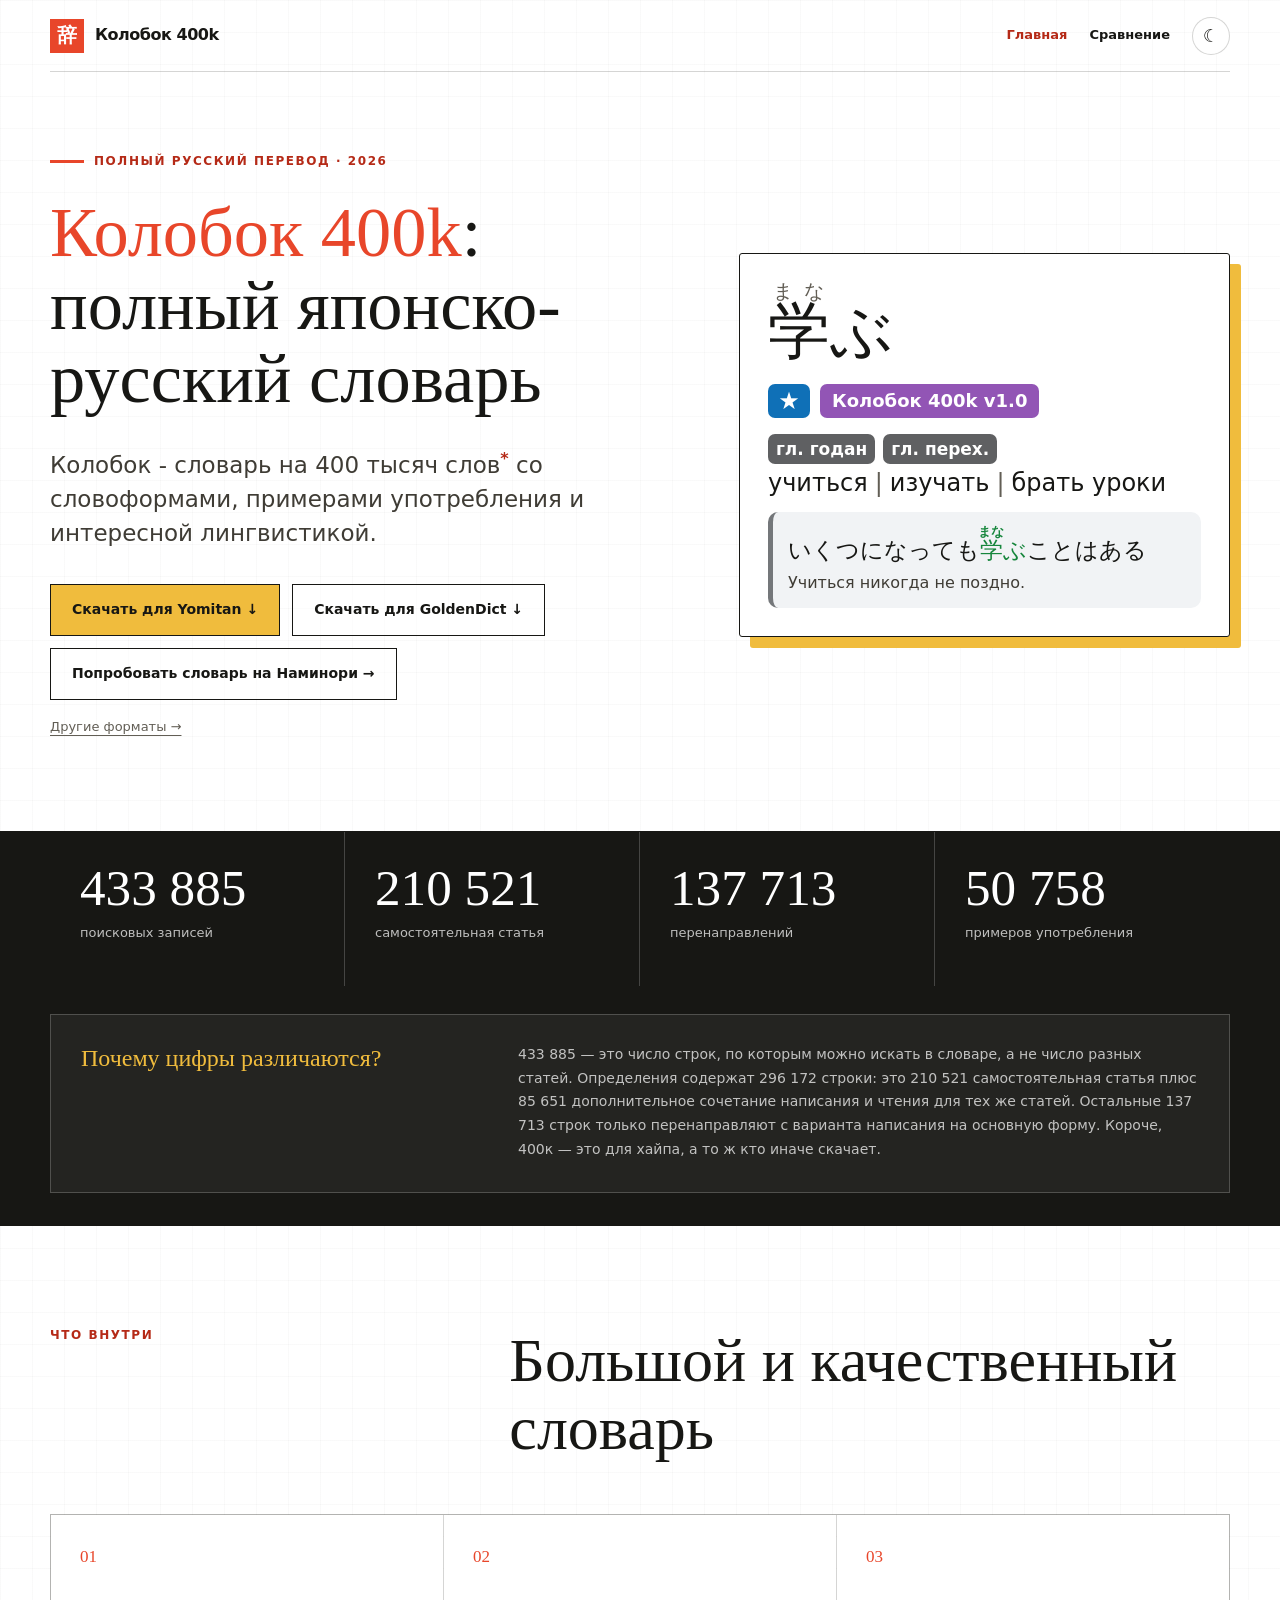
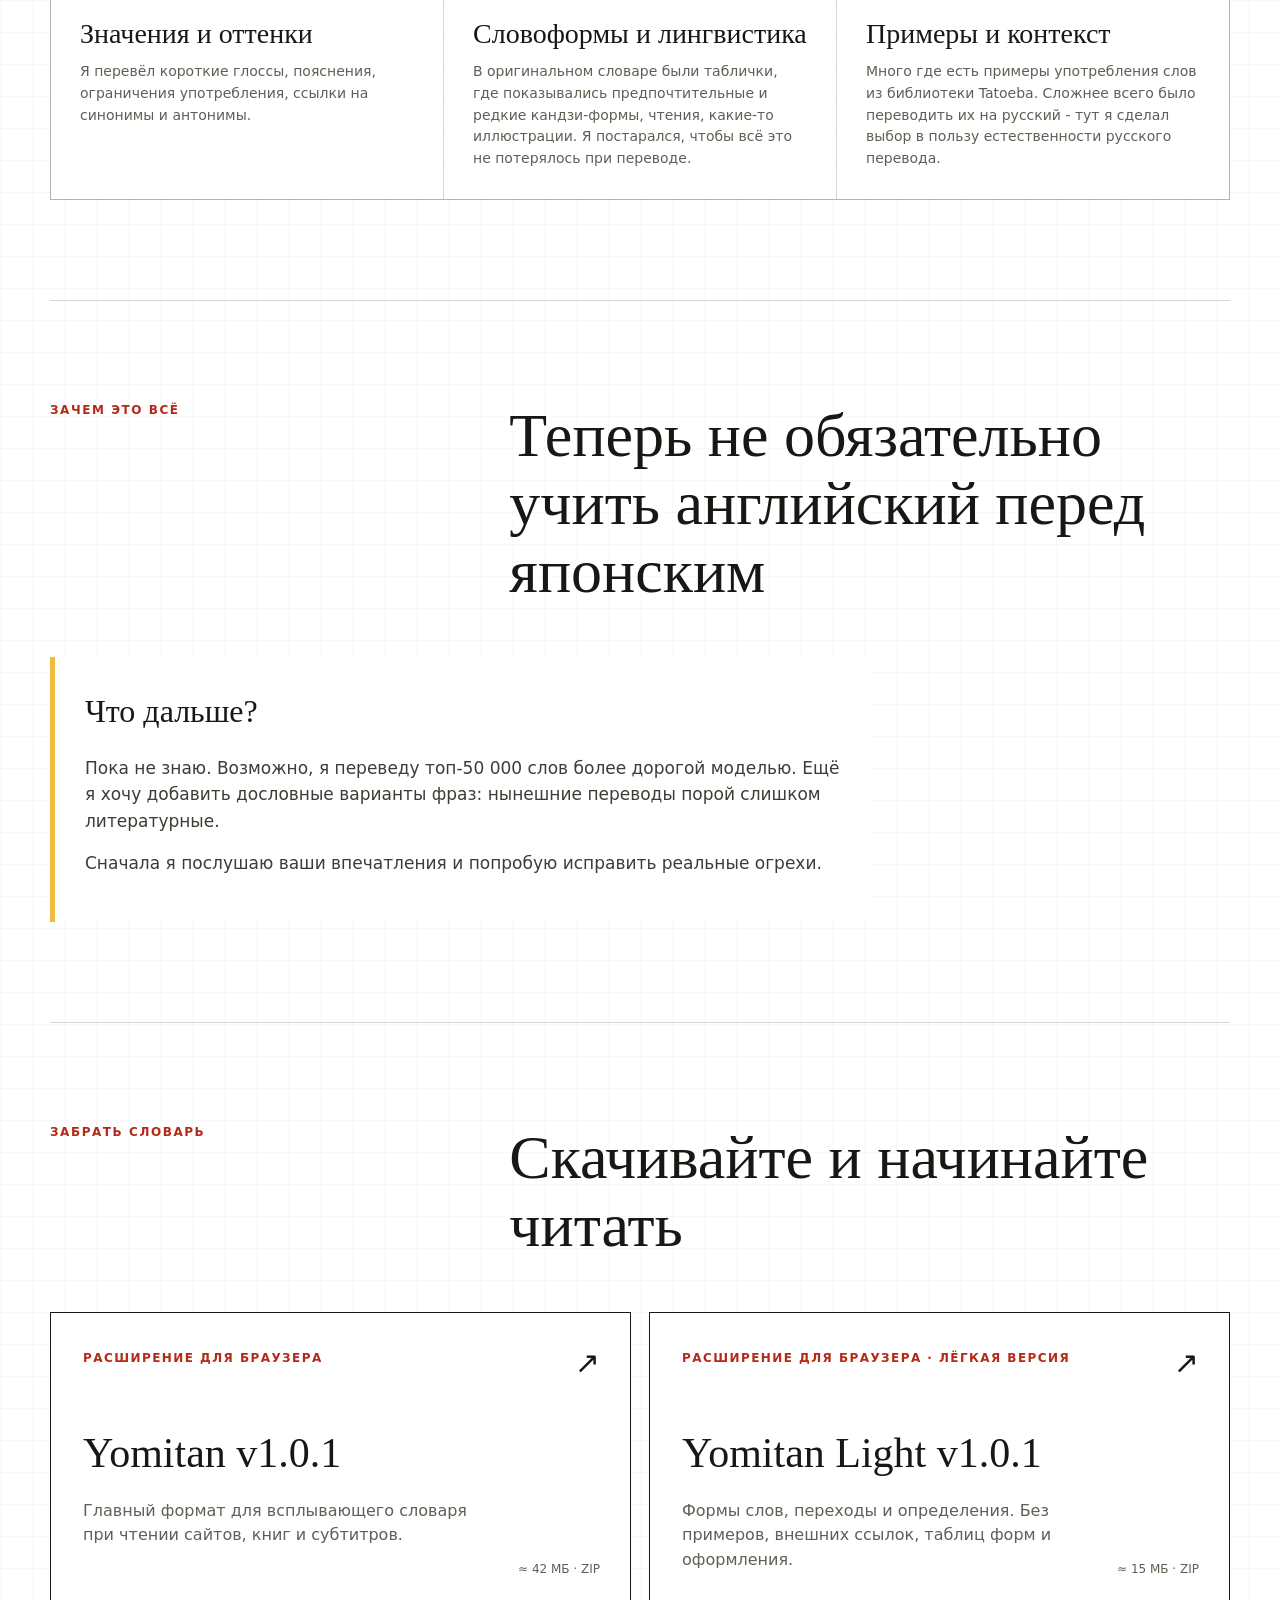
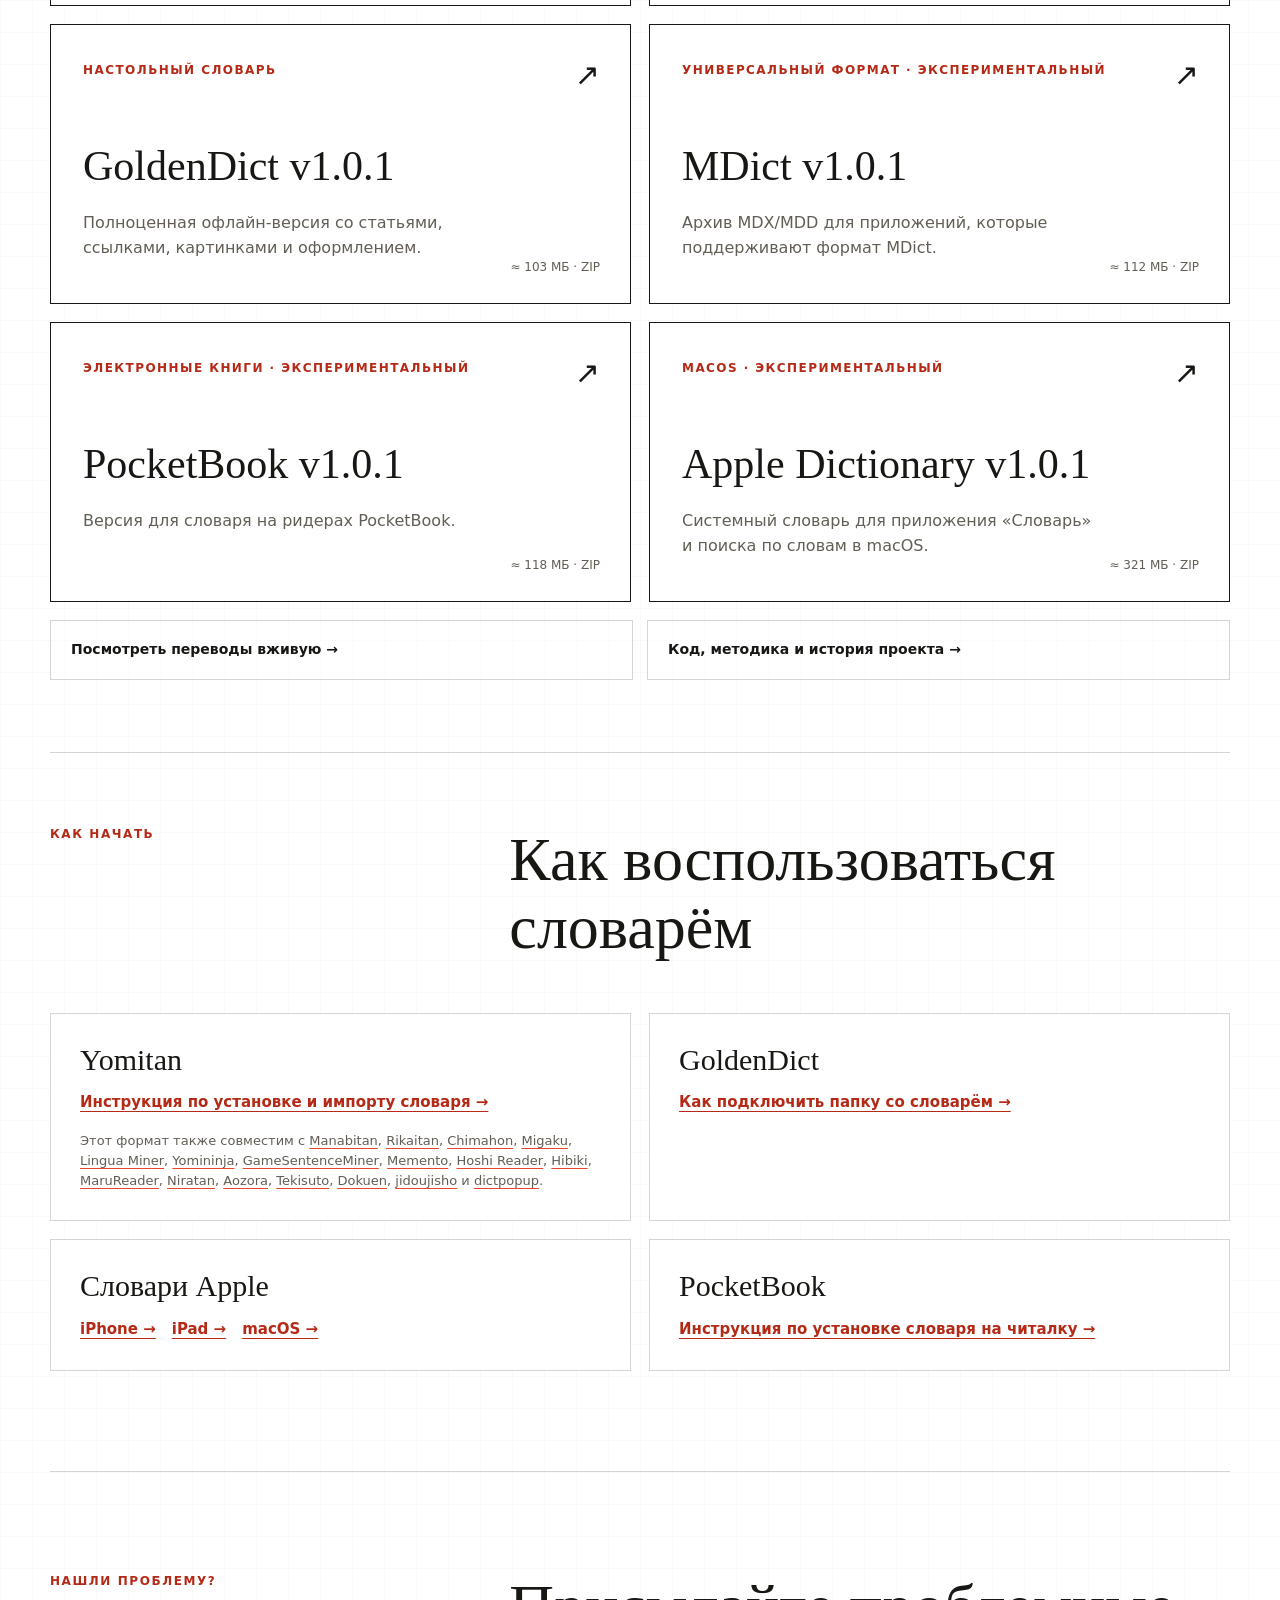
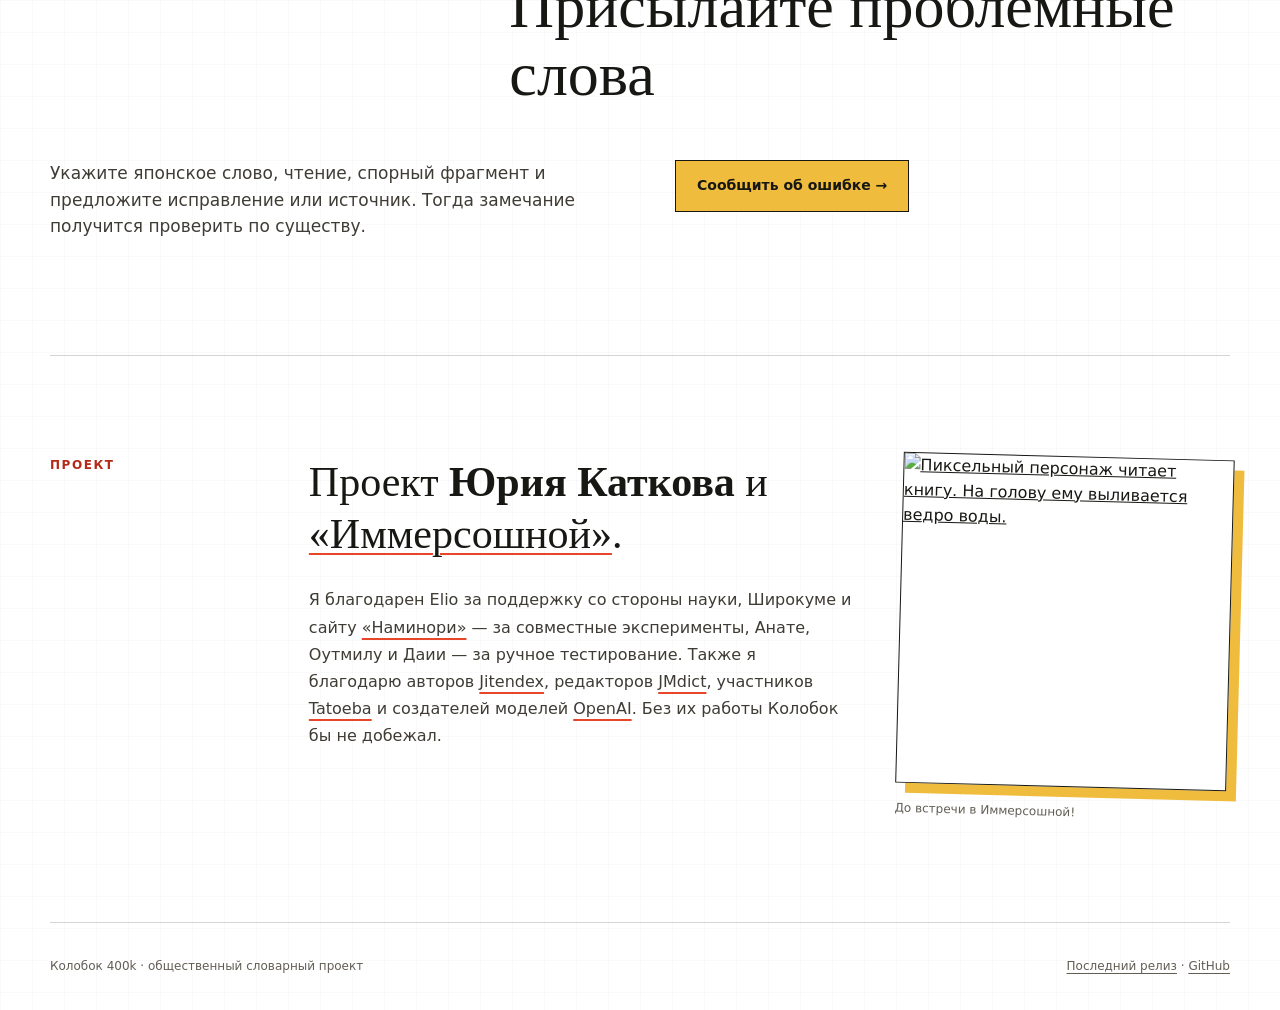
==== site-home/index.html @ 355af0f3 "Add a focused Kolobok Light download so readers can use definitions without article clutter Preserve" ====
<!doctype html>
<html lang="ru">
<head>
  <meta charset="utf-8">
  <meta name="viewport" content="width=device-width, initial-scale=1">
  <meta name="theme-color" content="#e8462a">
  <link rel="icon" href="favicon.svg" type="image/svg+xml">
  <link rel="canonical" href="https://ganqqwerty.github.io/jp-ru-kolobok-dictionary/">
  <meta name="application-name" content="Колобок 400k">
  <meta name="author" content="Юрий Катков и коллектив «Иммерсошной»">
  <meta name="description" content="Колобок 400k — полный японско-русский словарь на основе Jitendex: 210 521 самостоятельная статья, варианты написания и чтения, примеры и лингвистические пометы.">
  <meta name="robots" content="index, follow, max-image-preview:large">
  <meta property="og:type" content="website">
  <meta property="og:locale" content="ru_RU">
  <meta property="og:site_name" content="Колобок 400k">
  <meta property="og:title" content="Колобок 400k — японско-русский словарь">
  <meta property="og:description" content="210 521 самостоятельная статья и 433 885 поисковых записей. Примеры, словоформы и лингвистика — без обязательного английского.">
  <meta property="og:url" content="https://ganqqwerty.github.io/jp-ru-kolobok-dictionary/">
  <meta property="og:image" content="https://ganqqwerty.github.io/jp-ru-kolobok-dictionary/og-character.png">
  <meta property="og:image:secure_url" content="https://ganqqwerty.github.io/jp-ru-kolobok-dictionary/og-character.png">
  <meta property="og:image:type" content="image/png">
  <meta property="og:image:width" content="1724">
  <meta property="og:image:height" content="912">
  <meta property="og:image:alt" content="Карточка словаря «Колобок 400k» с пиксельным персонажем, читающим книгу">
  <meta name="twitter:card" content="summary_large_image">
  <meta name="twitter:title" content="Колобок 400k — японско-русский словарь">
  <meta name="twitter:description" content="210 521 самостоятельная статья и 433 885 поисковых записей для Yomitan, GoldenDict, MDict, PocketBook и Apple Dictionary.">
  <meta name="twitter:image" content="https://ganqqwerty.github.io/jp-ru-kolobok-dictionary/og-character.png">
  <meta name="twitter:image:alt" content="Карточка словаря «Колобок 400k» с пиксельным персонажем, читающим книгу">
  <title>Колобок 400k — полный японско-русский словарь</title>
  <script type="application/ld+json">
  {
    "@context": "https://schema.org",
    "@graph": [
      {
        "@type": "WebSite",
        "@id": "https://ganqqwerty.github.io/jp-ru-kolobok-dictionary/#website",
        "url": "https://ganqqwerty.github.io/jp-ru-kolobok-dictionary/",
        "name": "Колобок 400k",
        "alternateName": "Японско-русский словарь Колобок 400k",
        "description": "Полный японско-русский словарь на основе Jitendex: 210 521 самостоятельная статья, варианты написания и чтения, примеры и лингвистические пометы.",
        "inLanguage": "ru",
        "image": { "@id": "https://ganqqwerty.github.io/jp-ru-kolobok-dictionary/#primaryimage" },
        "mainEntity": { "@id": "https://ganqqwerty.github.io/jp-ru-kolobok-dictionary/#dictionary" }
      },
      {
        "@type": "WebPage",
        "@id": "https://ganqqwerty.github.io/jp-ru-kolobok-dictionary/#webpage",
        "url": "https://ganqqwerty.github.io/jp-ru-kolobok-dictionary/",
        "name": "Колобок 400k — полный японско-русский словарь",
        "description": "210 521 самостоятельная японская словарная статья и 433 885 поисковых записей для Yomitan, GoldenDict, MDict, PocketBook и Apple Dictionary.",
        "isPartOf": { "@id": "https://ganqqwerty.github.io/jp-ru-kolobok-dictionary/#website" },
        "about": { "@id": "https://ganqqwerty.github.io/jp-ru-kolobok-dictionary/#dictionary" },
        "primaryImageOfPage": { "@id": "https://ganqqwerty.github.io/jp-ru-kolobok-dictionary/#primaryimage" },
        "inLanguage": "ru"
      },
      {
        "@type": ["DefinedTermSet", "Dataset"],
        "@id": "https://ganqqwerty.github.io/jp-ru-kolobok-dictionary/#dictionary",
        "url": "https://ganqqwerty.github.io/jp-ru-kolobok-dictionary/",
        "name": "Колобок 400k",
        "alternateName": "Японско-русский словарь Колобок 400k",
        "description": "Набор из 210 521 самостоятельной японской словарной статьи, представленной 433 885 поисковыми записями с вариантами написания и чтения.",
        "version": "1.0.1",
        "inLanguage": ["ja", "ru"],
        "size": "433 885 поисковых записей; 210 521 самостоятельная статья",
        "about": {
          "@type": "Language",
          "name": "Японский язык",
          "alternateName": "日本語"
        },
        "creator": [
          { "@type": "Person", "name": "Юрий Катков" },
          { "@type": "Organization", "name": "Иммерсошная", "url": "https://t.me/immersionjp" }
        ],
        "isBasedOn": [
          "https://jitendex.org/",
          "https://www.edrdg.org/jmdict/j_jmdict.html"
        ],
        "image": { "@id": "https://ganqqwerty.github.io/jp-ru-kolobok-dictionary/#primaryimage" },
        "distribution": [
          {
            "@type": "DataDownload",
            "name": "Колобок 400k для Yomitan",
            "encodingFormat": "application/zip",
            "contentUrl": "https://github.com/ganqqwerty/jp-ru-kolobok-dictionary/releases/download/v1.0.1/jp-ru-kolobok-400k-v1.0.1-yomitan.zip"
          },
          {
            "@type": "DataDownload",
            "name": "Колобок 400k — лёгкий для Yomitan",
            "encodingFormat": "application/zip",
            "contentUrl": "https://github.com/ganqqwerty/jp-ru-kolobok-dictionary/releases/download/v1.0.1/jp-ru-kolobok-400k-v1.0.1-yomitan-light.zip"
          },
          {
            "@type": "DataDownload",
            "name": "Колобок 400k для GoldenDict",
            "encodingFormat": "application/zip",
            "contentUrl": "https://github.com/ganqqwerty/jp-ru-kolobok-dictionary/releases/download/v1.0.1/jp-ru-kolobok-400k-v1.0.1-goldendict.zip"
          },
          {
            "@type": "DataDownload",
            "name": "Колобок 400k для MDict",
            "encodingFormat": "application/zip",
            "contentUrl": "https://github.com/ganqqwerty/jp-ru-kolobok-dictionary/releases/download/v1.0.1/jp-ru-kolobok-400k-v1.0.1-mdict.zip"
          },
          {
            "@type": "DataDownload",
            "name": "Колобок 400k для PocketBook",
            "encodingFormat": "application/zip",
            "contentUrl": "https://github.com/ganqqwerty/jp-ru-kolobok-dictionary/releases/download/v1.0.1/jp-ru-kolobok-400k-v1.0.1-pocketbook.zip"
          },
          {
            "@type": "DataDownload",
            "name": "Колобок 400k для Apple Dictionary",
            "encodingFormat": "application/zip",
            "contentUrl": "https://github.com/ganqqwerty/jp-ru-kolobok-dictionary/releases/download/v1.0.1/jp-ru-kolobok-400k-v1.0.1-apple-dictionary.zip"
          }
        ]
      },
      {
        "@type": "ImageObject",
        "@id": "https://ganqqwerty.github.io/jp-ru-kolobok-dictionary/#primaryimage",
        "url": "https://ganqqwerty.github.io/jp-ru-kolobok-dictionary/og-character.png",
        "contentUrl": "https://ganqqwerty.github.io/jp-ru-kolobok-dictionary/og-character.png",
        "width": 1724,
        "height": 912,
        "caption": "Карточка словаря «Колобок 400k» с пиксельным персонажем, читающим книгу",
        "inLanguage": "ru"
      }
    ]
  }
  </script>
  <link rel="preload" href="fonts/golos-text-cyrillic.woff2" as="font" type="font/woff2" crossorigin>
  <link rel="preload" href="fonts/literata-cyrillic.woff2" as="font" type="font/woff2" crossorigin>
  <link rel="stylesheet" href="fonts/fonts.css">
  <style>
    :root {
      color-scheme: light;
      --paper: #ffffff;
      --paper-deep: #eef1f4;
      --surface: #ffffff;
      --ink: #171714;
      --muted: #625e55;
      --body-copy: #3f3c35;
      --red: #e8462a;
      --red-dark: #b52a17;
      --yellow: #f0bc3d;
      --line: rgba(23, 23, 20, .18);
      --white: #ffffff;
      --grid: rgba(23, 23, 20, .025);
      --ghost: rgba(255,255,255,.36);
      --text-link-bg: rgba(255,255,255,.4);
      --stats-bg: #171714;
      --stats-ink: #ffffff;
      --stats-muted: rgba(255,255,255,.72);
      --stats-line: rgba(255,255,255,.2);
      --dict-card: #ffffff;
      --dict-card-muted: #f1f3f5;
      --dict-border: #171714;
      --dict-tag: #5f6062;
      --dict-keyword: #16863c;
      --dict-star: #0f70b7;
      --dict-source: #9255b5;
      --dict-example-line: #74777a;
      --serif: "Literata", Georgia, "Times New Roman", serif;
      --sans: "Golos Text", Inter, ui-sans-serif, system-ui, -apple-system, BlinkMacSystemFont, "Segoe UI", sans-serif;
      --japanese: "Hiragino Kaku Gothic ProN", "Yu Gothic", "Noto Sans JP", sans-serif;
    }
    :root[data-theme="dark"] {
      color-scheme: dark;
      --paper: #151411;
      --paper-deep: #1b1915;
      --surface: #211f1a;
      --ink: #f5f0e6;
      --muted: #b9b09f;
      --body-copy: #d7cfc0;
      --red: #ff7652;
      --red-dark: #ff9d82;
      --yellow: #d9aa36;
      --line: rgba(245, 240, 230, .2);
      --grid: rgba(245, 240, 230, .035);
      --ghost: rgba(33,31,26,.68);
      --text-link-bg: rgba(33,31,26,.5);
      --dict-card: #1f1f1f;
      --dict-card-muted: #292929;
      --dict-border: #5e5e5e;
      --dict-tag: #666668;
      --dict-keyword: #51e36b;
      --dict-star: #1177c4;
      --dict-source: #9b59bf;
      --dict-example-line: #d8d8d8;
    }
    @media (prefers-color-scheme: dark) {
      :root:not([data-theme]) {
        color-scheme: dark;
        --paper: #151411;
        --paper-deep: #1b1915;
        --surface: #211f1a;
        --ink: #f5f0e6;
        --muted: #b9b09f;
        --body-copy: #d7cfc0;
        --red: #ff7652;
        --red-dark: #ff9d82;
        --yellow: #d9aa36;
        --line: rgba(245, 240, 230, .2);
        --grid: rgba(245, 240, 230, .035);
        --ghost: rgba(33,31,26,.68);
        --text-link-bg: rgba(33,31,26,.5);
        --dict-card: #1f1f1f;
        --dict-card-muted: #292929;
        --dict-border: #5e5e5e;
        --dict-tag: #666668;
        --dict-keyword: #51e36b;
        --dict-star: #1177c4;
        --dict-source: #9b59bf;
        --dict-example-line: #d8d8d8;
      }
    }
    * { box-sizing: border-box; }
    html { scroll-behavior: smooth; }
    body {
      margin: 0;
      background:
        linear-gradient(var(--grid) 1px, transparent 1px),
        linear-gradient(90deg, var(--grid) 1px, transparent 1px),
        var(--paper);
      background-size: 32px 32px;
      color: var(--ink);
      font-family: var(--sans);
      line-height: 1.55;
      transition: background-color .2s ease, color .2s ease;
    }
    a { color: inherit; }
    .wrap { width: min(1180px, calc(100% - 40px)); margin: 0 auto; }
    .topbar {
      display: flex; align-items: center; justify-content: space-between; gap: 24px;
      min-height: 72px; border-bottom: 1px solid var(--line);
    }
    .brand { display: flex; align-items: center; gap: 11px; text-decoration: none; font-weight: 900; letter-spacing: -.03em; }
    .brand-mark { display: grid; place-items: center; width: 34px; height: 34px; color: var(--white); background: var(--red); font-family: var(--japanese); font-size: 20px; }
    .header-actions { display: flex; align-items: center; gap: 22px; }
    .nav { display: flex; gap: 22px; font-size: 13px; font-weight: 750; }
    .nav a { text-decoration: none; }
    .nav a:hover, .nav a[aria-current="page"] { color: var(--red-dark); }
    .theme-toggle { display: grid; place-items: center; width: 38px; height: 38px; padding: 0; color: var(--ink); border: 1px solid var(--line); border-radius: 50%; background: var(--surface); cursor: pointer; font: inherit; font-size: 18px; line-height: 1; }
    .theme-toggle:hover { border-color: var(--red); }
    .theme-toggle:focus-visible { outline: 3px solid var(--yellow); outline-offset: 3px; }
    .hero { display: grid; grid-template-columns: minmax(0, 1.12fr) minmax(340px, .88fr); gap: 64px; align-items: center; padding: 80px 0 92px; }
    .eyebrow { display: flex; align-items: center; gap: 10px; margin-bottom: 25px; color: var(--red-dark); font-size: 12px; font-weight: 900; letter-spacing: .13em; text-transform: uppercase; }
    .eyebrow::before { content: ""; width: 34px; height: 3px; background: var(--red); }
    h1 { max-width: 780px; margin: 0; font-family: var(--serif); font-size: clamp(48px, 5.5vw, 72px); font-weight: 500; line-height: 1.04; }
    h1 em { color: var(--red); font-style: normal; }
    .lead { max-width: 690px; margin: 32px 0 0; color: var(--body-copy); font-size: clamp(18px, 2.2vw, 23px); line-height: 1.48; }
    .actions { display: flex; flex-wrap: wrap; gap: 12px; margin-top: 34px; }
    .button { display: inline-flex; align-items: center; justify-content: center; gap: 9px; min-height: 52px; padding: 0 21px; border: 1px solid var(--ink); text-decoration: none; font-size: 14px; font-weight: 850; transition: transform .15s ease, box-shadow .15s ease; }
    .button:hover { transform: translate(-2px, -2px); box-shadow: 4px 4px 0 var(--ink); }
    .button-primary { color: #171714; border-color: var(--ink); background: var(--yellow); }
    .button-ghost { background: var(--ghost); }
    .release-link { display: inline-block; margin-top: 17px; color: var(--muted); font-size: 13px; text-underline-offset: 4px; }
    .count-footnote { color: var(--red-dark); font-size: .7em; font-weight: 900; text-decoration: none; vertical-align: super; }
    .count-footnote:hover { text-decoration: underline; text-underline-offset: 3px; }
    .count-footnote:focus-visible { outline: 3px solid var(--yellow); outline-offset: 2px; }
    .dictionary-card { position: relative; display: block; padding: 28px; color: var(--ink); background: var(--dict-card); border: 1px solid var(--dict-border); border-radius: 3px; box-shadow: 11px 11px 0 var(--yellow); text-decoration: none; }
    .dict-heading { min-height: 88px; }
    .term { font-family: var(--japanese); font-size: 62px; font-weight: 400; line-height: 1; }
    .term ruby, .example-keyword ruby { ruby-position: over; }
    .term rt { color: var(--muted); font-size: .32em; font-weight: 500; }
    .dict-source { display: flex; flex-wrap: wrap; gap: 10px; align-items: center; margin-top: 14px; }
    .dict-star, .dict-source-name, .dict-tag { display: inline-flex; align-items: center; min-height: 34px; border-radius: 7px; color: #fff; font-weight: 800; line-height: 1; }
    .dict-star { width: 42px; justify-content: center; background: var(--dict-star); font-size: 24px; }
    .dict-source-name { padding: 0 12px; background: var(--dict-source); font-size: 18px; }
    .dict-tags { display: flex; flex-wrap: wrap; gap: 8px; margin-top: 16px; }
    .dict-tag { min-height: 30px; padding: 0 8px; background: var(--dict-tag); font-size: 17px; }
    .definition { display: flex; flex-wrap: wrap; margin: 3px 0 0; font-size: 24px; line-height: 1.35; }
    .definition span + span::before { content: "|"; margin: 0 7px; color: var(--muted); }
    .example { margin-top: 12px; padding: 13px 15px; border-left: 5px solid var(--dict-example-line); border-radius: 10px; background: var(--dict-card-muted); }
    .example-jp { font-family: var(--japanese); font-size: 23px; line-height: 1.65; }
    .example-keyword { color: var(--dict-keyword); }
    .example-keyword rt { font-size: .55em; font-weight: 600; }
    .example-ru { margin-top: 1px; color: var(--body-copy); font-size: 16px; }
    .stats { border-top: 1px solid var(--stats-bg); border-bottom: 1px solid var(--stats-bg); background: var(--stats-bg); color: var(--stats-ink); }
    .stats-grid { display: grid; grid-template-columns: repeat(4, 1fr); }
    .stat { min-height: 154px; padding: 30px; border-right: 1px solid var(--stats-line); }
    .stat:last-child { border-right: 0; }
    .stat strong { display: block; font-family: var(--serif); font-size: clamp(34px, 4vw, 54px); font-weight: 500; line-height: 1; }
    .stat span { display: block; margin-top: 10px; color: var(--stats-muted); font-size: 13px; }
    .stats-note { display: grid; grid-template-columns: minmax(190px, .72fr) minmax(0, 1.28fr); gap: 54px; margin: 28px auto 32px; padding: 28px 30px 30px; border: 1px solid var(--stats-line); background: rgba(255, 255, 255, .055); }
    .stats-note-title { color: var(--yellow); font-family: var(--serif); font-size: 24px; font-weight: 500; line-height: 1.25; }
    .stats-note-copy { max-width: 760px; margin: 0; color: var(--stats-muted); font-size: 14px; line-height: 1.7; }
    .section { padding: 100px 0; border-bottom: 1px solid var(--line); }
    .section-head { display: grid; grid-template-columns: .72fr 1.28fr; gap: 54px; margin-bottom: 52px; }
    .kicker { color: var(--red-dark); font-size: 12px; font-weight: 900; letter-spacing: .13em; text-transform: uppercase; }
    h2 { max-width: 810px; margin: 0; font-family: var(--serif); font-size: clamp(38px, 5.4vw, 62px); font-weight: 500; line-height: 1.1; }
    .feature-grid { display: grid; grid-template-columns: repeat(3, 1fr); gap: 1px; border: 1px solid var(--line); background: var(--line); }
    .feature { min-height: 260px; padding: 29px; background: var(--surface); }
    .feature-no { color: var(--red); font-family: var(--serif); font-size: 17px; }
    .feature h3 { margin: 48px 0 12px; font-family: var(--serif); font-size: 28px; font-weight: 500; line-height: 1.1; }
    .feature p { margin: 0; color: var(--muted); font-size: 14px; }
    .story-grid { display: grid; grid-template-columns: repeat(2, 1fr); gap: 70px; }
    .story h3 { margin: 0 0 18px; font-family: var(--serif); font-size: 32px; font-weight: 500; }
    .story p { margin: 0 0 16px; color: var(--body-copy); font-size: 17px; }
    .roadmap { max-width: 820px; padding: 30px; border-left: 5px solid var(--yellow); background: var(--surface); }
    .guide-grid { display: grid; grid-template-columns: repeat(2, 1fr); gap: 18px; }
    .guide { padding: 29px; border: 1px solid var(--line); background: var(--surface); }
    .guide h3 { margin: 0 0 14px; font-family: var(--serif); font-size: 30px; font-weight: 500; line-height: 1.15; }
    .guide p { margin: 0; color: var(--body-copy); font-size: 15px; }
    .guide p + p { margin-top: 16px; }
    .guide-link { color: var(--red-dark); font-weight: 850; text-underline-offset: 4px; }
    .guide-links { display: flex; flex-wrap: wrap; gap: 8px 16px; }
    .compatibility { color: var(--muted) !important; font-size: 13px !important; }
    .compatibility a { text-decoration-color: var(--red); text-underline-offset: 3px; }
    .guide-section { margin-top: 72px; padding-top: 72px; border-top: 1px solid var(--line); }
    .downloads { display: grid; grid-template-columns: 1fr 1fr; gap: 18px; }
    .download { position: relative; min-height: 280px; padding: 32px; overflow: hidden; border: 1px solid var(--ink); background: var(--surface); text-decoration: none; }
    .download:hover .download-arrow { transform: translate(5px, -5px); }
    .download-format { color: var(--red-dark); font-size: 12px; font-weight: 900; letter-spacing: .12em; text-transform: uppercase; }
    .download h3 { margin: 52px 0 12px; font-family: var(--serif); font-size: 42px; font-weight: 500; }
    .download p { max-width: 420px; margin: 0; color: var(--muted); }
    .download-arrow { position: absolute; top: 27px; right: 30px; font-size: 30px; transition: transform .15s ease; }
    .download-size { position: absolute; right: 30px; bottom: 26px; color: var(--muted); font-size: 12px; }
    .links { display: grid; grid-template-columns: repeat(2, 1fr); gap: 14px; margin-top: 18px; }
    .text-link { padding: 18px 20px; border: 1px solid var(--line); background: var(--text-link-bg); text-decoration: none; font-size: 14px; font-weight: 800; }
    .text-link:hover { border-color: var(--red); color: var(--red-dark); }
    .authors { display: grid; grid-template-columns: .45fr 1.15fr .7fr; gap: 46px; align-items: start; }
    .authors-copy p { margin: 0; }
    .authors-lead { font-family: var(--serif); font-size: clamp(27px, 3.5vw, 42px); line-height: 1.24; }
    .authors-lead a, .authors-thanks a { text-decoration-color: var(--red); text-decoration-thickness: 2px; text-underline-offset: 5px; }
    .authors-thanks { margin-top: 26px !important; color: var(--body-copy); font-size: 16px; line-height: 1.7; }
    .author-character { margin: 0; transform: rotate(1.5deg); }
    .author-character a { display: block; color: inherit; }
    .author-character img { display: block; width: 100%; height: auto; aspect-ratio: 1; border: 1px solid var(--ink); background: var(--surface); box-shadow: 10px 10px 0 var(--yellow); object-fit: cover; }
    .author-character figcaption { margin-top: 16px; color: var(--muted); font-size: 12px; }
    footer { padding: 34px 0; color: var(--muted); font-size: 12px; }
    .footer-inner { display: flex; justify-content: space-between; gap: 24px; }
    .footer-inner a { text-underline-offset: 3px; }
    @media (max-width: 900px) {
      .hero { grid-template-columns: 1fr; gap: 70px; padding-top: 58px; }
      .dictionary-card { max-width: 610px; }
      .stats-grid { grid-template-columns: repeat(2, 1fr); }
      .stat:nth-child(2) { border-right: 0; }
      .stat:nth-child(-n+2) { border-bottom: 1px solid var(--stats-line); }
      .section-head, .authors { grid-template-columns: 1fr; gap: 28px; }
      .author-character { max-width: 380px; }
      .feature-grid { grid-template-columns: 1fr; }
      .feature { min-height: 0; }
      .feature h3 { margin-top: 24px; }
      .story-grid { grid-template-columns: 1fr; gap: 34px; }
      .guide-grid { grid-template-columns: 1fr; }
      .stats-note { grid-template-columns: 1fr; gap: 12px; }
    }
    @media (max-width: 680px) {
      .wrap { width: min(100% - 26px, 1180px); }
      .nav { display: none; }
      .hero { padding: 52px 0 72px; }
      h1 { font-size: clamp(38px, 10.4vw, 50px); }
      .dictionary-card { padding: 22px; box-shadow: 8px 8px 0 var(--yellow); }
      .author-character { width: calc(100% - 8px); transform: none; }
      .author-character img { box-shadow: 8px 8px 0 var(--yellow); }
      .term { font-size: 52px; }
      .dict-source-name { font-size: 16px; }
      .definition { font-size: 20px; }
      .example-jp { font-size: clamp(16px, 4.4vw, 18px); }
      .stats-grid { grid-template-columns: 1fr; }
      .stat { min-height: 120px; border-right: 0; border-bottom: 1px solid var(--stats-line); }
      .stats-note { margin-top: 18px; margin-bottom: 22px; padding: 22px 20px 24px; }
      .stats-note-title { font-size: 21px; }
      .stats-note-copy { font-size: 13px; line-height: 1.65; }
      .section { padding: 72px 0; }
      .downloads, .links { grid-template-columns: 1fr; }
      .download { min-height: 240px; }
      .footer-inner { flex-direction: column; }
    }
    @media (prefers-reduced-motion: reduce) { html { scroll-behavior: auto; } * { transition: none !important; } }
  </style>
</head>
<body>
  <header class="wrap topbar">
    <a class="brand" href="./"><span class="brand-mark">辞</span><span>Колобок 400k</span></a>
    <div class="header-actions">
      <nav class="nav" aria-label="Основная навигация">
        <a href="./" aria-current="page">Главная</a>
        <a href="comparison/">Сравнение</a>
      </nav>
      <button class="theme-toggle" type="button" aria-label="Включить тёмную тему" aria-pressed="false" title="Включить тёмную тему"><span aria-hidden="true">☾</span></button>
    </div>
  </header>

  <main id="top">
    <section class="wrap hero" aria-labelledby="HOME-TITLE">
      <div>
        <div class="eyebrow">Полный русский перевод · 2026</div>
        <h1 id="HOME-TITLE"><em>Колобок 400k</em>: полный японско-русский словарь</h1>
        <p class="lead">Колобок - словарь на 400 тысяч слов<a class="count-footnote" href="#DICTIONARY-COUNT-EXPLANATION" aria-label="Перейти к пояснению о количестве статей">*</a> со словоформами, примерами употребления и интересной лингвистикой.</p>
        <div class="actions">
          <a class="button button-primary" href="https://github.com/ganqqwerty/jp-ru-kolobok-dictionary/releases/download/v1.0.1/jp-ru-kolobok-400k-v1.0.1-yomitan.zip">Скачать для Yomitan ↓</a>
          <a class="button button-ghost" href="https://github.com/ganqqwerty/jp-ru-kolobok-dictionary/releases/download/v1.0.1/jp-ru-kolobok-400k-v1.0.1-goldendict.zip">Скачать для GoldenDict ↓</a>
          <a class="button button-ghost" href="https://naminori.fun/dict?q=無理">Попробовать словарь на Наминори →</a>
        </div>
        <a class="release-link" href="https://github.com/ganqqwerty/jp-ru-kolobok-dictionary/releases/tag/v1.0.1">Другие форматы →</a>
      </div>

      <a class="dictionary-card" href="comparison/" aria-label="Открыть сравнительную таблицу переводов">
        <div class="dict-heading">
          <div class="term" lang="ja"><ruby>学<rt>まな</rt></ruby>ぶ</div>
        </div>
        <div class="dict-source" aria-label="Источник словарной статьи">
          <span class="dict-star" aria-hidden="true">★</span>
          <span class="dict-source-name">Колобок 400k v1.0</span>
        </div>
        <div class="dict-tags">
          <span class="dict-tag">гл. годан</span>
          <span class="dict-tag">гл. перех.</span>
        </div>
        <div class="definition" lang="ru">
          <span>учиться</span><span>изучать</span><span>брать уроки</span>
        </div>
        <div class="example">
          <div class="example-jp" lang="ja">いくつになっても<span class="example-keyword"><ruby>学<rt>まな</rt></ruby>ぶ</span>ことはある</div>
          <div class="example-ru" lang="ru">Учиться никогда не поздно.</div>
        </div>
      </a>
    </section>

    <section class="stats" aria-label="Состав словаря" aria-describedby="DICTIONARY-COUNT-EXPLANATION">
      <div class="wrap stats-grid">
        <div class="stat"><strong>433 885</strong><span>поисковых записей</span></div>
        <div class="stat"><strong>210 521</strong><span>самостоятельная статья</span></div>
        <div class="stat"><strong>137 713</strong><span>перенаправлений</span></div>
        <div class="stat"><strong>50 758</strong><span>примеров употребления</span></div>
      </div>
      <div class="wrap stats-note" id="DICTIONARY-COUNT-EXPLANATION">
        <strong class="stats-note-title">Почему цифры различаются?</strong>
        <p class="stats-note-copy">433 885 — это число строк, по которым можно искать в словаре, а не число разных статей. Определения содержат 296 172 строки: это 210 521 самостоятельная статья плюс 85 651 дополнительное сочетание написания и чтения для тех же статей. Остальные 137 713 строк только перенаправляют с варианта написания на основную форму. Короче, 400к — это для хайпа, а то ж кто иначе скачает.</p>
      </div>
    </section>

    <section class="wrap section" id="inside" aria-labelledby="INSIDE-TITLE">
      <div class="section-head"><div class="kicker">Что внутри</div><h2 id="INSIDE-TITLE">Большой и качественный словарь</h2></div>
      <div class="feature-grid">
        <article class="feature"><div class="feature-no">01</div><h3>Значения и оттенки</h3><p>Я перевёл короткие глоссы, пояснения, ограничения употребления, ссылки на синонимы и антонимы.</p></article>
        <article class="feature"><div class="feature-no">02</div><h3>Словоформы и лингвистика</h3><p> В оригинальном словаре были таблички, где показывались предпочтительные и редкие кандзи-формы, чтения, какие-то иллюстрации. Я постарался, чтобы всё это не потерялось при переводе.</p></article>
        <article class="feature"><div class="feature-no">03</div><h3>Примеры и контекст</h3><p>Много где есть примеры употребления слов из библиотеки Tatoeba. Сложнее всего было переводить их на русский - тут я сделал выбор в пользу естественности русского перевода. </p></article>
      </div>
    </section>

    <section class="wrap section" aria-labelledby="WHY-TITLE">
      <div class="section-head"><div class="kicker">Зачем это всё</div><h2 id="WHY-TITLE">Теперь не обязательно учить английский перед японским</h2></div>
      <div class="story roadmap">
        <h3>Что дальше?</h3>
        <p>Пока не знаю. Возможно, я переведу топ-50 000 слов более дорогой моделью. Ещё я хочу добавить дословные варианты фраз: нынешние переводы порой слишком литературные.</p>
        <p>Сначала я послушаю ваши впечатления и попробую исправить реальные огрехи.</p>
      </div>
    </section>

    <section class="wrap section" id="download" aria-labelledby="DOWNLOAD-TITLE">
      <div class="section-head"><div class="kicker">Забрать словарь</div><h2 id="DOWNLOAD-TITLE">Скачивайте и начинайте читать</h2></div>
      <div class="downloads">
        <a class="download" href="https://github.com/ganqqwerty/jp-ru-kolobok-dictionary/releases/download/v1.0.1/jp-ru-kolobok-400k-v1.0.1-yomitan.zip"><span class="download-format">Расширение для браузера</span><span class="download-arrow">↗</span><h3>Yomitan v1.0.1</h3><p>Главный формат для всплывающего словаря при чтении сайтов, книг и субтитров.</p><span class="download-size">≈ 42 МБ · ZIP</span></a>
        <a class="download" href="https://github.com/ganqqwerty/jp-ru-kolobok-dictionary/releases/download/v1.0.1/jp-ru-kolobok-400k-v1.0.1-yomitan-light.zip"><span class="download-format">Расширение для браузера · лёгкая версия</span><span class="download-arrow">↗</span><h3>Yomitan Light v1.0.1</h3><p>Формы слов, переходы и определения. Без примеров, внешних ссылок, таблиц форм и оформления.</p><span class="download-size">≈ 15 МБ · ZIP</span></a>
        <a class="download" href="https://github.com/ganqqwerty/jp-ru-kolobok-dictionary/releases/download/v1.0.1/jp-ru-kolobok-400k-v1.0.1-goldendict.zip"><span class="download-format">Настольный словарь</span><span class="download-arrow">↗</span><h3>GoldenDict v1.0.1</h3><p>Полноценная офлайн-версия со статьями, ссылками, картинками и оформлением.</p><span class="download-size">≈ 103 МБ · ZIP</span></a>
        <a class="download" href="https://github.com/ganqqwerty/jp-ru-kolobok-dictionary/releases/download/v1.0.1/jp-ru-kolobok-400k-v1.0.1-mdict.zip"><span class="download-format">Универсальный формат · экспериментальный</span><span class="download-arrow">↗</span><h3>MDict v1.0.1</h3><p>Архив MDX/MDD для приложений, которые поддерживают формат MDict.</p><span class="download-size">≈ 112 МБ · ZIP</span></a>
        <a class="download" href="https://github.com/ganqqwerty/jp-ru-kolobok-dictionary/releases/download/v1.0.1/jp-ru-kolobok-400k-v1.0.1-pocketbook.zip"><span class="download-format">Электронные книги · экспериментальный</span><span class="download-arrow">↗</span><h3>PocketBook v1.0.1</h3><p>Версия для словаря на ридерах PocketBook.</p><span class="download-size">≈ 118 МБ · ZIP</span></a>
        <a class="download" href="https://github.com/ganqqwerty/jp-ru-kolobok-dictionary/releases/download/v1.0.1/jp-ru-kolobok-400k-v1.0.1-apple-dictionary.zip"><span class="download-format">macOS · экспериментальный</span><span class="download-arrow">↗</span><h3>Apple Dictionary v1.0.1</h3><p>Системный словарь для приложения «Словарь» и поиска по словам в macOS.</p><span class="download-size">≈ 321 МБ · ZIP</span></a>
      </div>
      <div class="links">
        <a class="text-link" href="comparison/">Посмотреть переводы вживую →</a>
        <a class="text-link" href="https://github.com/ganqqwerty/jp-ru-kolobok-dictionary">Код, методика и история проекта →</a>
      </div>
      <div class="guide-section" id="how-to-use" aria-labelledby="HOW-TO-USE-TITLE">
        <div class="section-head"><div class="kicker">Как начать</div><h2 id="HOW-TO-USE-TITLE">Как воспользоваться словарём</h2></div>
        <div class="guide-grid">
          <article class="guide">
            <h3>Yomitan</h3>
            <p><a class="guide-link" href="https://yomitan.wiki/getting-started/">Инструкция по установке и импорту словаря →</a></p>
            <p class="compatibility">Этот формат также совместим с <a href="https://manabitan.manabi.io/">Manabitan</a>, <a href="https://github.com/Ajatt-Tools/rikaitan">Rikaitan</a>, <a href="https://github.com/sohilsayed/chimahon">Chimahon</a>, <a href="https://migaku.com/">Migaku</a>, <a href="https://github.com/thecopybookhare-cmd/lingua-miner">Lingua Miner</a>, <a href="https://github.com/matt-m-o/YomiNinja">Yomininja</a>, <a href="https://github.com/bpwhelan/GameSentenceMiner">GameSentenceMiner</a>, <a href="https://github.com/ripose-jp/Memento">Memento</a>, <a href="https://apps.apple.com/app/hoshi-reader/id6758244332">Hoshi Reader</a>, <a href="https://www.hibikireader.com/">Hibiki</a>, <a href="https://apps.apple.com/app/marureader-learn-japanese/id6760981845">MaruReader</a>, <a href="https://github.com/W1ght/Niratan">Niratan</a>, <a href="https://github.com/meokisama/aozora">Aozora</a>, <a href="https://github.com/abaga129/tekisuto">Tekisuto</a>, <a href="https://play.google.com/store/apps/details?id=io.github.dokuendev.dokuenreader">Dokuen</a>, <a href="https://github.com/arianneorpilla/jidoujisho">jidoujisho</a> и <a href="https://github.com/Ajatt-Tools/dictpopup">dictpopup</a>.</p>
          </article>
          <article class="guide">
            <h3>GoldenDict</h3>
            <p><a class="guide-link" href="https://xiaoyifang.github.io/goldendict-ng/manage_sources/">Как подключить папку со словарём →</a></p>
          </article>
          <article class="guide">
            <h3>Словари Apple</h3>
            <p class="guide-links"><a class="guide-link" href="https://support.apple.com/guide/iphone/search-with-spotlight-iph3c511548/ios">iPhone →</a><a class="guide-link" href="https://support.apple.com/guide/ipad/search-with-spotlight-ipad997d9818/ipados">iPad →</a><a class="guide-link" href="https://support.apple.com/guide/dictionary/welcome/mac">macOS →</a></p>
          </article>
          <article class="guide">
            <h3>PocketBook</h3>
            <p><a class="guide-link" href="https://support.pocketbook-int.com/dictionaries/u/Dictionary%20instalation%20Guide%20EN.pdf">Инструкция по установке словаря на читалку →</a></p>
          </article>
        </div>
      </div>
    </section>

    <section class="wrap section" id="feedback" aria-labelledby="FEEDBACK-TITLE">
      <div class="section-head"><div class="kicker">Нашли проблему?</div><h2 id="FEEDBACK-TITLE">Присылайте проблемные слова</h2></div>
      <div class="story-grid">
        <div class="story"><p>Укажите японское слово, чтение, спорный фрагмент и предложите исправление или источник. Тогда замечание получится проверить по существу.</p></div>
        <div><a class="button button-primary" href="https://github.com/ganqqwerty/jp-ru-kolobok-dictionary/issues/new">Сообщить об ошибке →</a></div>
      </div>
    </section>

    <section class="wrap section authors" id="authors" aria-labelledby="AUTHORS-TITLE">
      <div class="kicker" id="AUTHORS-TITLE">Проект</div>
      <div class="authors-copy">
        <p class="authors-lead">Проект <strong>Юрия Каткова</strong> и <a href="https://t.me/immersionjp">«Иммерсошной»</a>.</p>
        <p class="authors-thanks">Я благодарен Elio за поддержку со стороны науки, Широкуме и сайту <a href="https://naminori.fun/">«Наминори»</a> — за совместные эксперименты, Анате, Оутмилу и Даии — за ручное тестирование. Также я благодарю авторов <a href="https://jitendex.org/">Jitendex</a>, редакторов <a href="https://www.edrdg.org/jmdict/j_jmdict.html">JMdict</a>, участников <a href="https://tatoeba.org/">Tatoeba</a> и создателей моделей <a href="https://openai.com/">OpenAI</a>. Без их работы Колобок бы не добежал.</p>
      </div>
      <figure class="author-character">
        <a href="https://t.me/immersionjp" aria-label="Открыть Telegram-канал «Иммерсошная»"><img src="kolobok-reader.png" width="1254" height="1254" loading="lazy" alt="Пиксельный персонаж читает книгу. На голову ему выливается ведро воды."></a>
        <figcaption>До встречи в Иммерсошной!</figcaption>
      </figure>
    </section>
  </main>

  <footer><div class="wrap footer-inner"><span>Колобок 400k · общественный словарный проект</span><span><a href="https://github.com/ganqqwerty/jp-ru-kolobok-dictionary/releases/tag/v1.0.1">Последний релиз</a> · <a href="https://github.com/ganqqwerty/jp-ru-kolobok-dictionary">GitHub</a></span></div></footer>
  <script>
    const themeToggle = document.querySelector('.theme-toggle');
    const themeIcon = themeToggle.querySelector('span');
    const systemTheme = window.matchMedia('(prefers-color-scheme: dark)');
    const themeColor = document.querySelector('meta[name="theme-color"]');

    function isDarkTheme() {
      return document.documentElement.dataset.theme
        ? document.documentElement.dataset.theme === 'dark'
        : systemTheme.matches;
    }

    function syncThemeToggle() {
      const isDark = isDarkTheme();
      const label = isDark ? 'Включить светлую тему' : 'Включить тёмную тему';
      themeToggle.setAttribute('aria-label', label);
      themeToggle.setAttribute('aria-pressed', String(isDark));
      themeToggle.title = label;
      themeIcon.textContent = isDark ? '☀' : '☾';
      themeColor.content = isDark ? '#151411' : '#e8462a';
    }

    themeToggle.addEventListener('click', () => {
      document.documentElement.dataset.theme = isDarkTheme() ? 'light' : 'dark';
      syncThemeToggle();
    });
    systemTheme.addEventListener('change', syncThemeToggle);
    syncThemeToggle();
  </script>
</body>
</html>
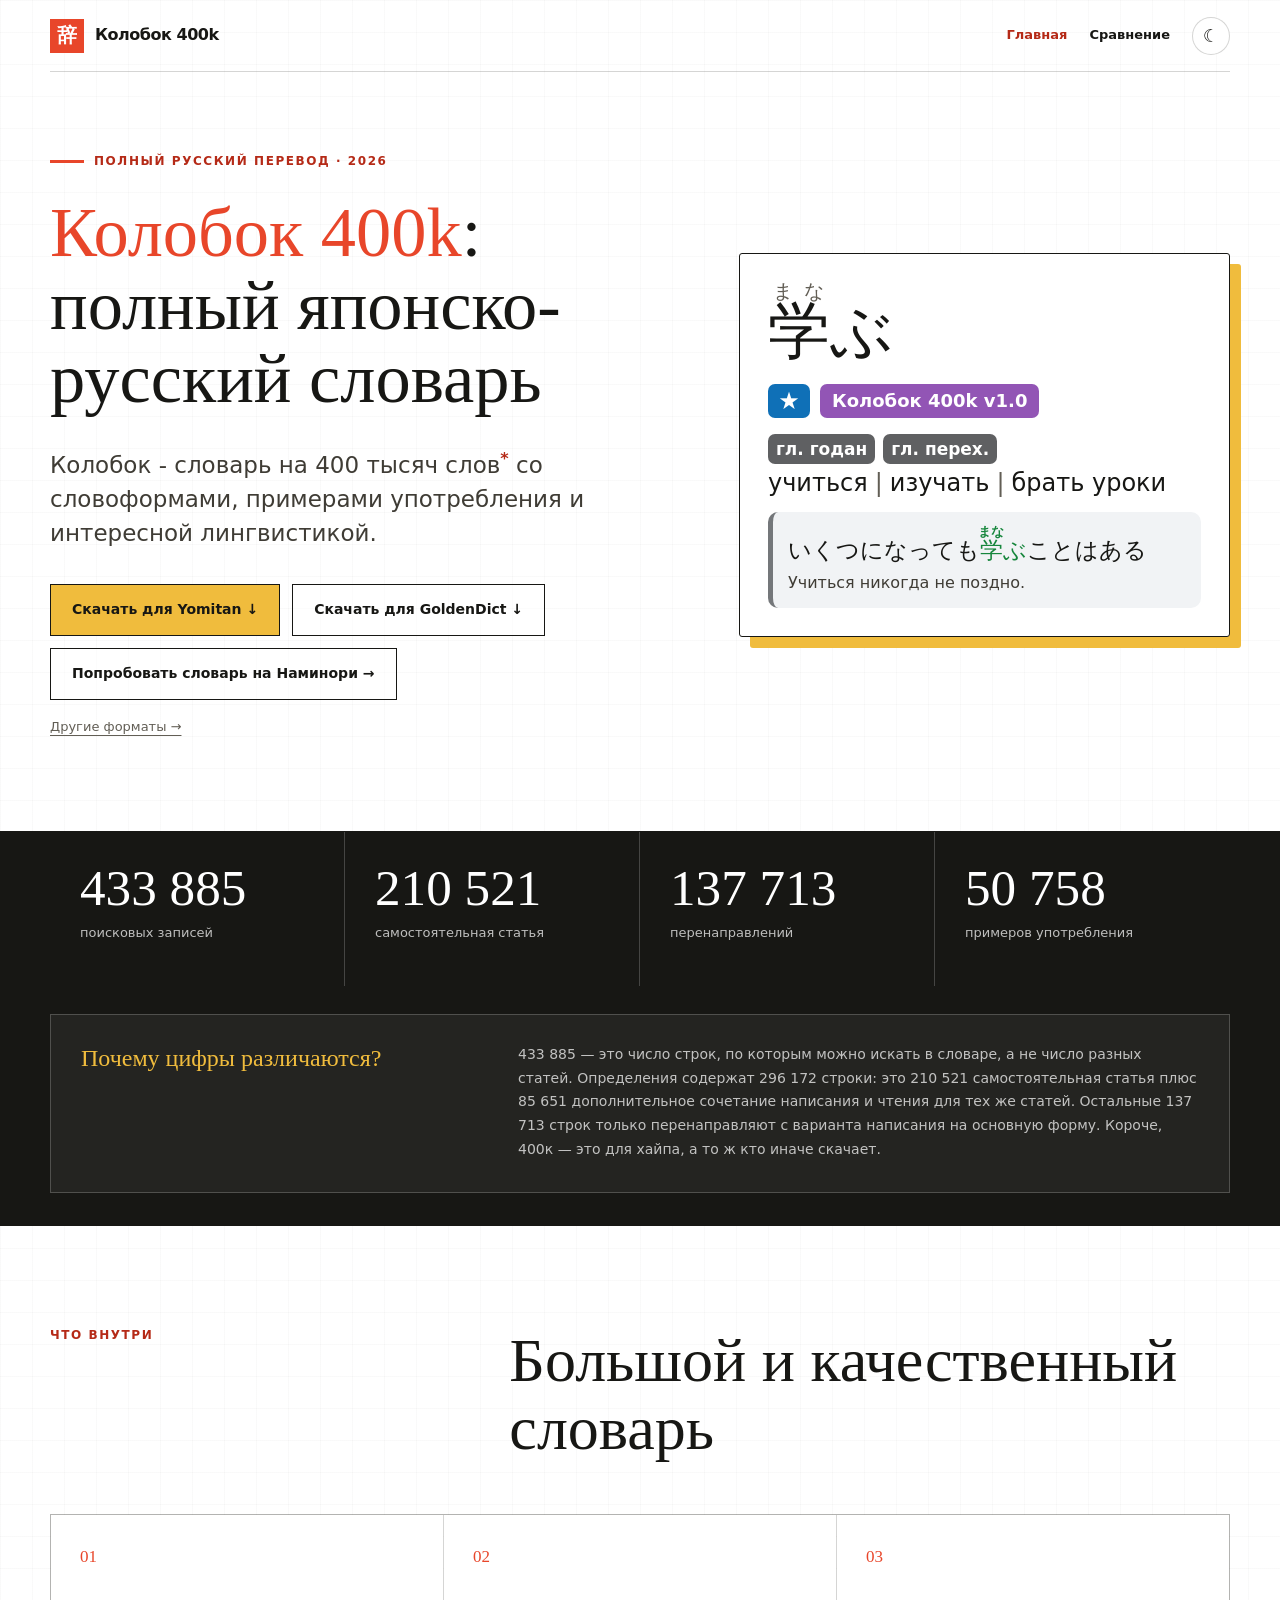
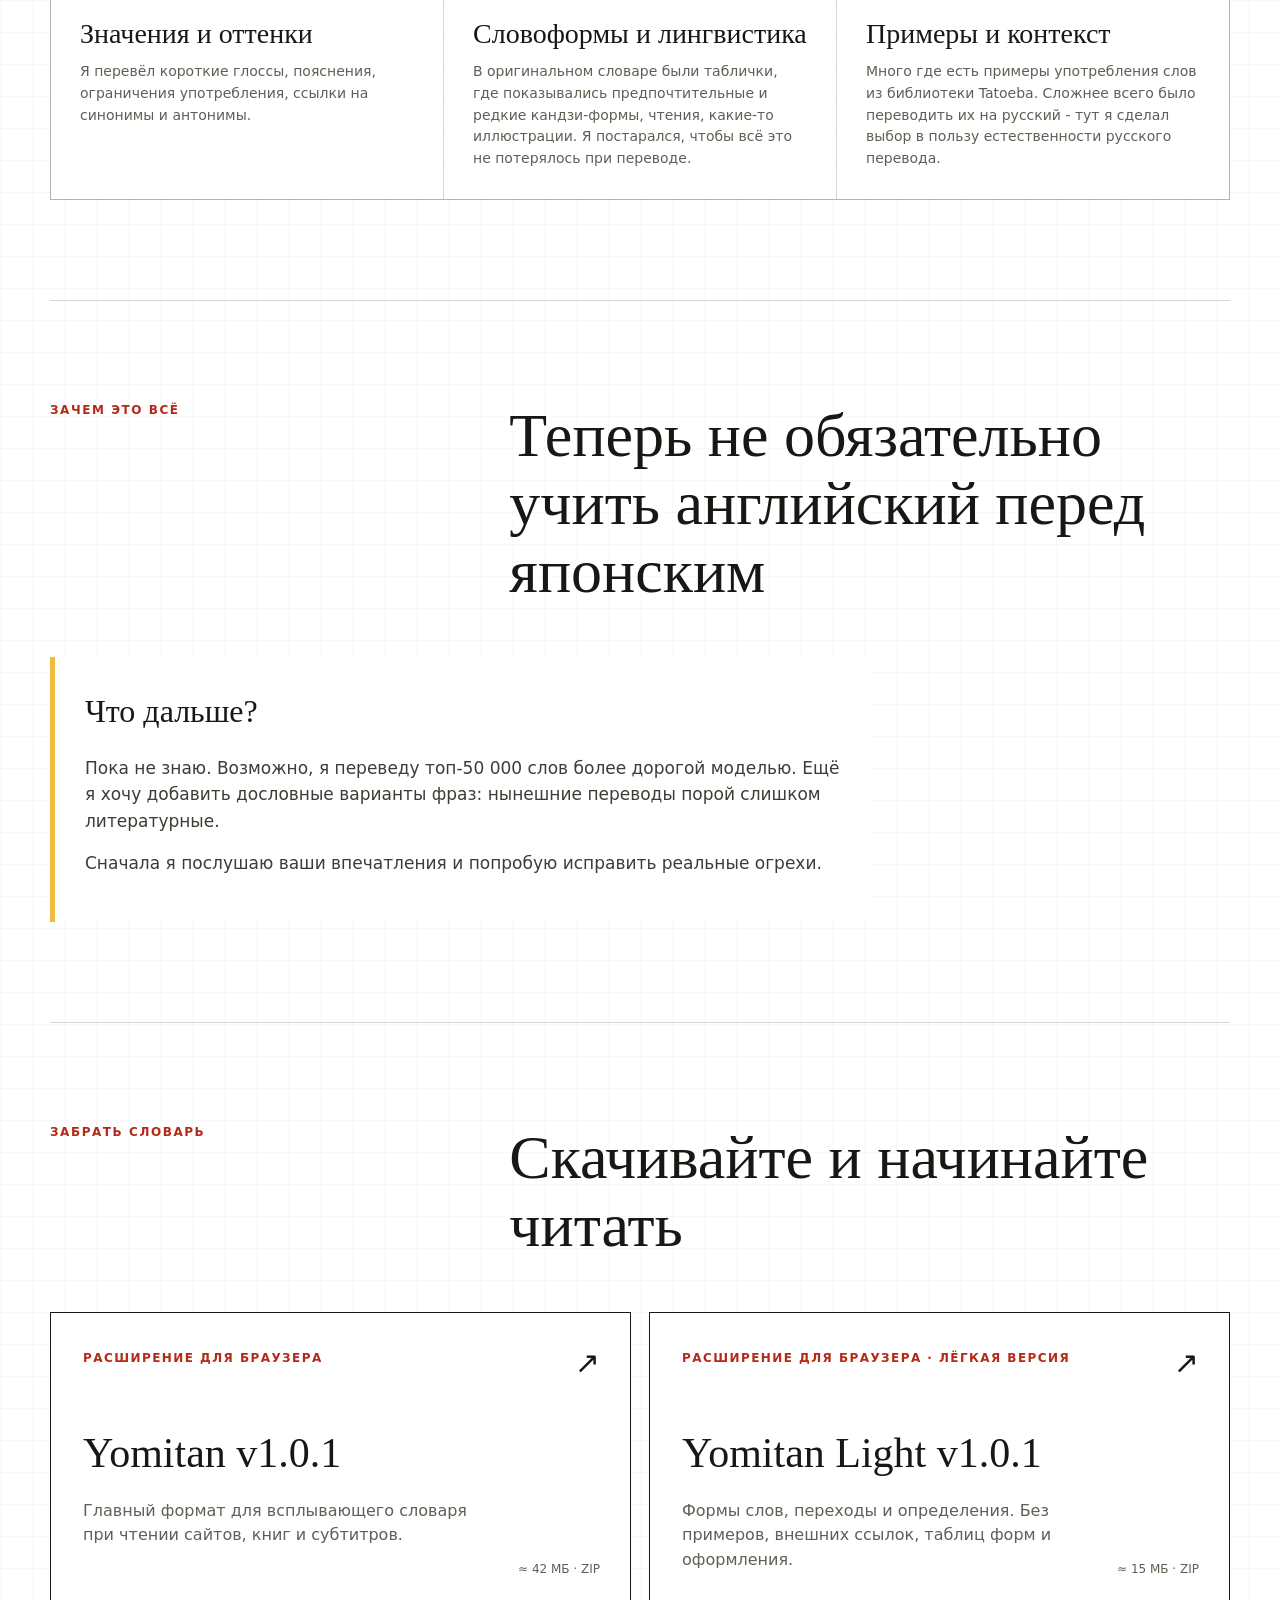
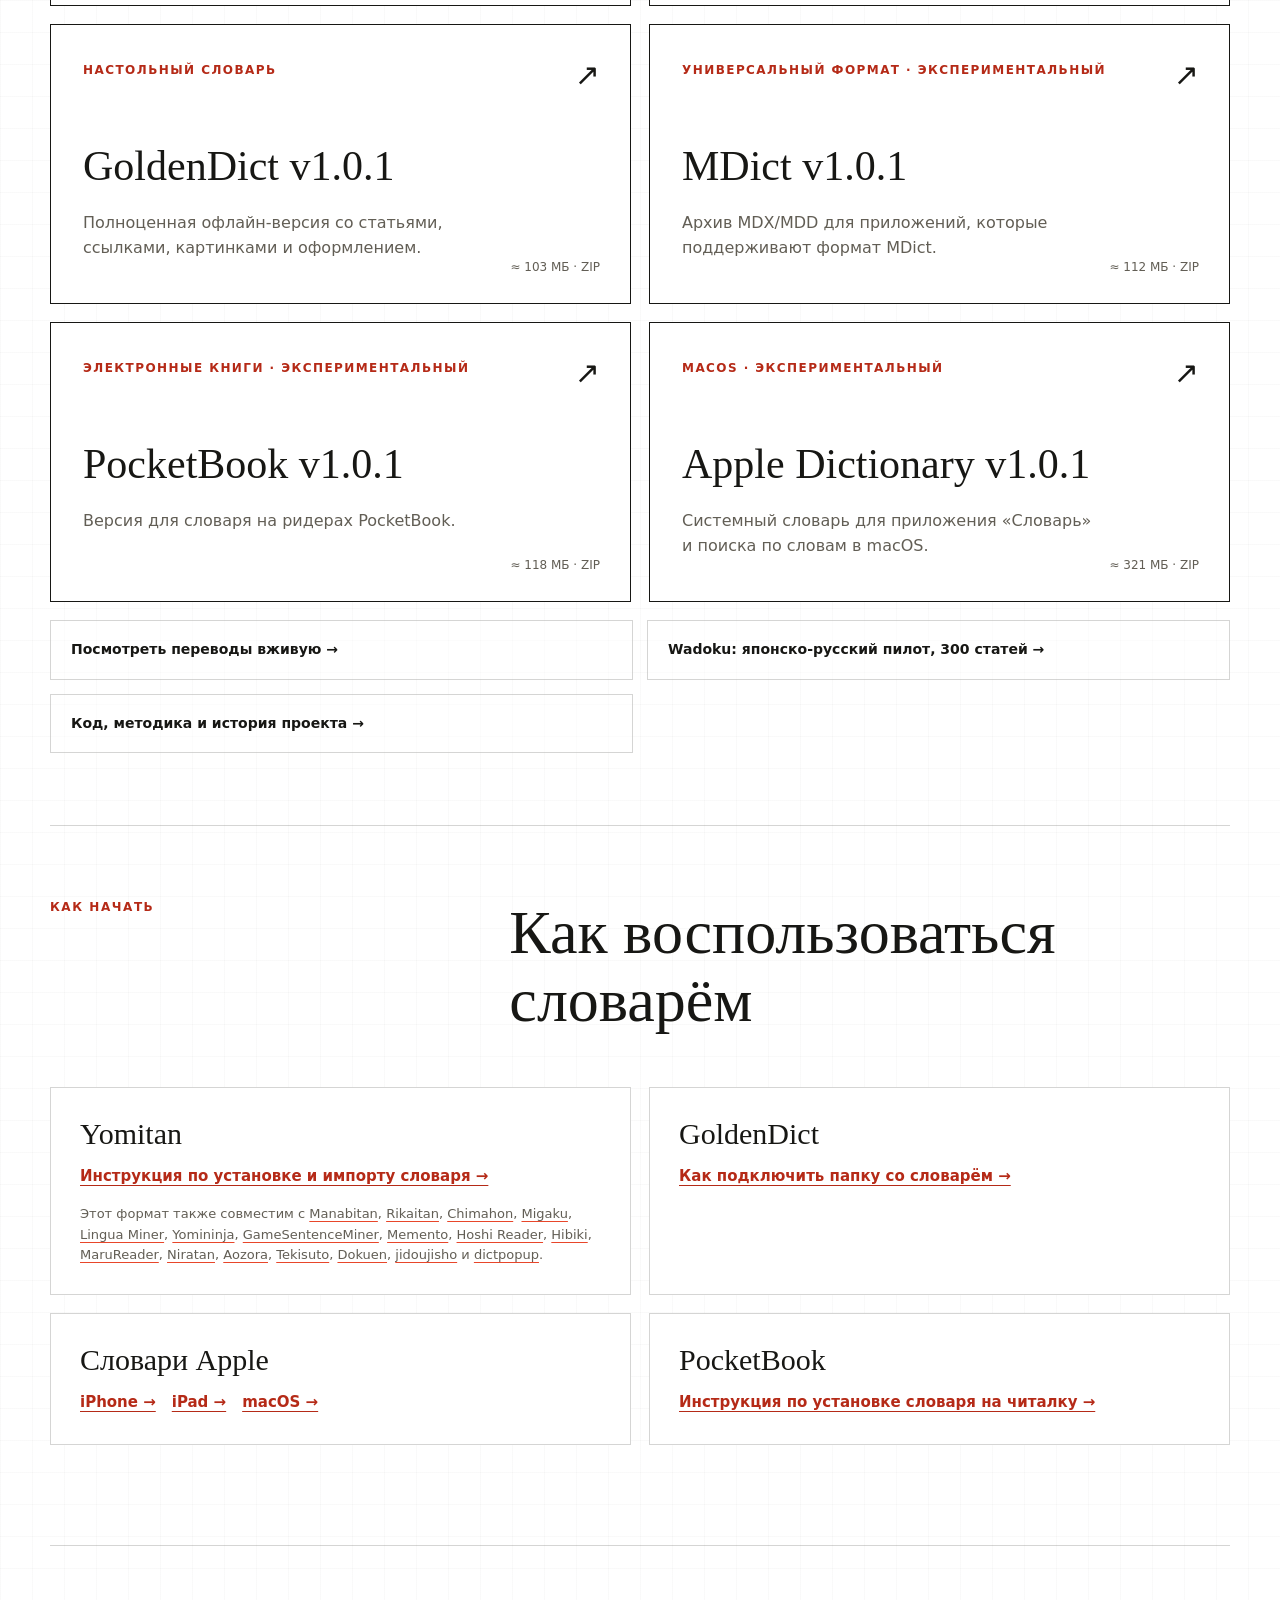
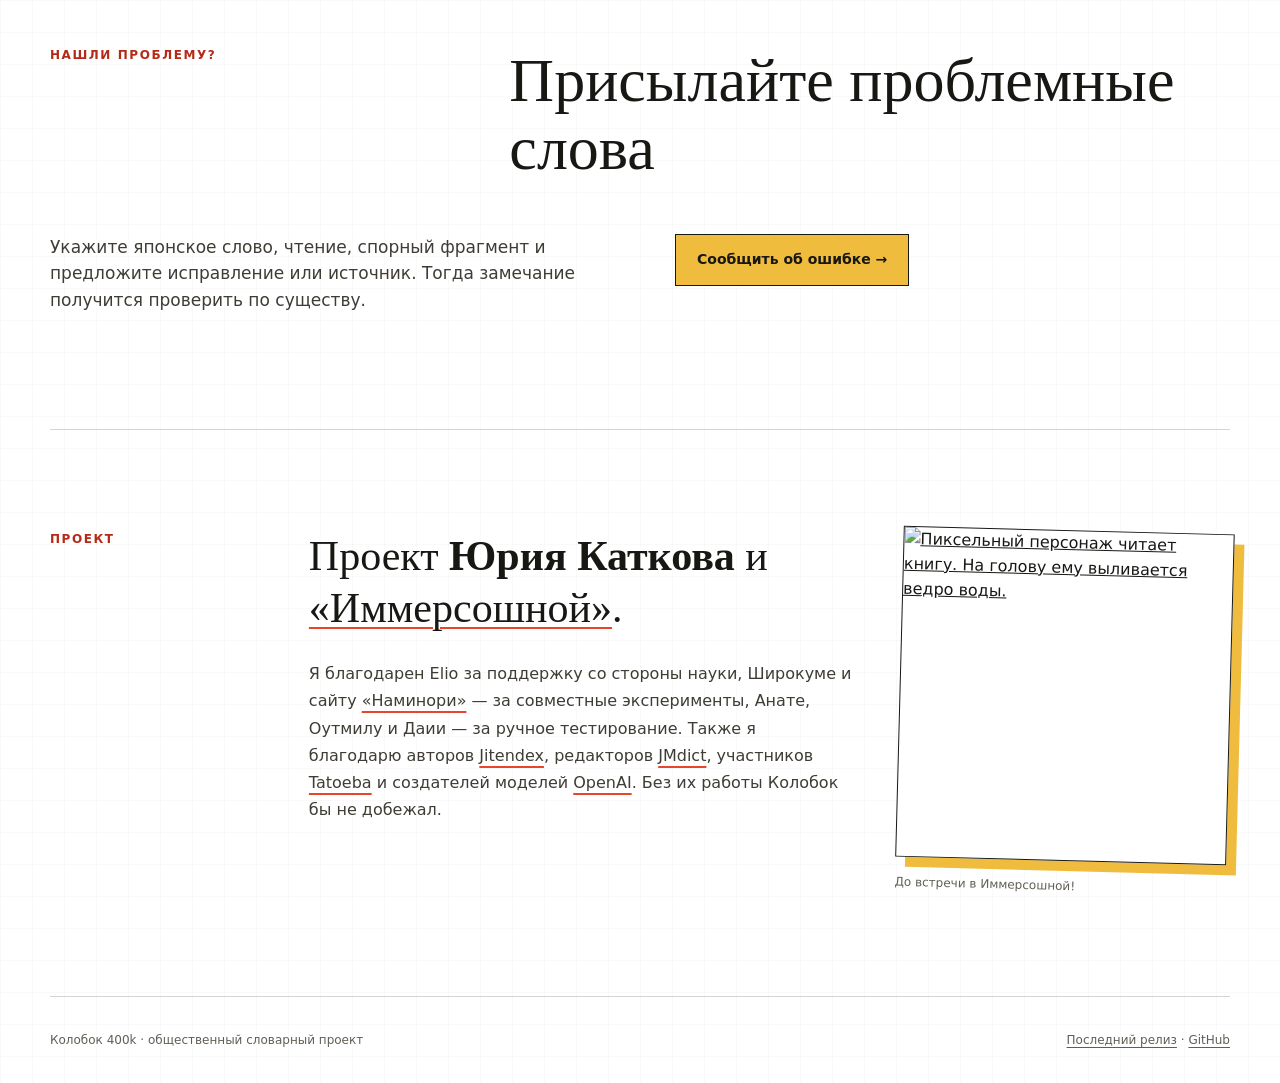
==== commit 1ece7d1c: "Publish the Wadoku pilot so readers can inspect all 300 Russian articles The accepted pilot now has " ====
--- a/site-home/index.html
+++ b/site-home/index.html
@@ -464,6 +464,7 @@
       </div>
       <div class="links">
         <a class="text-link" href="comparison/">Посмотреть переводы вживую →</a>
+        <a class="text-link" href="wadoku-pilot/">Wadoku: японско-русский пилот, 300 статей →</a>
         <a class="text-link" href="https://github.com/ganqqwerty/jp-ru-kolobok-dictionary">Код, методика и история проекта →</a>
       </div>
       <div class="guide-section" id="how-to-use" aria-labelledby="HOW-TO-USE-TITLE">
